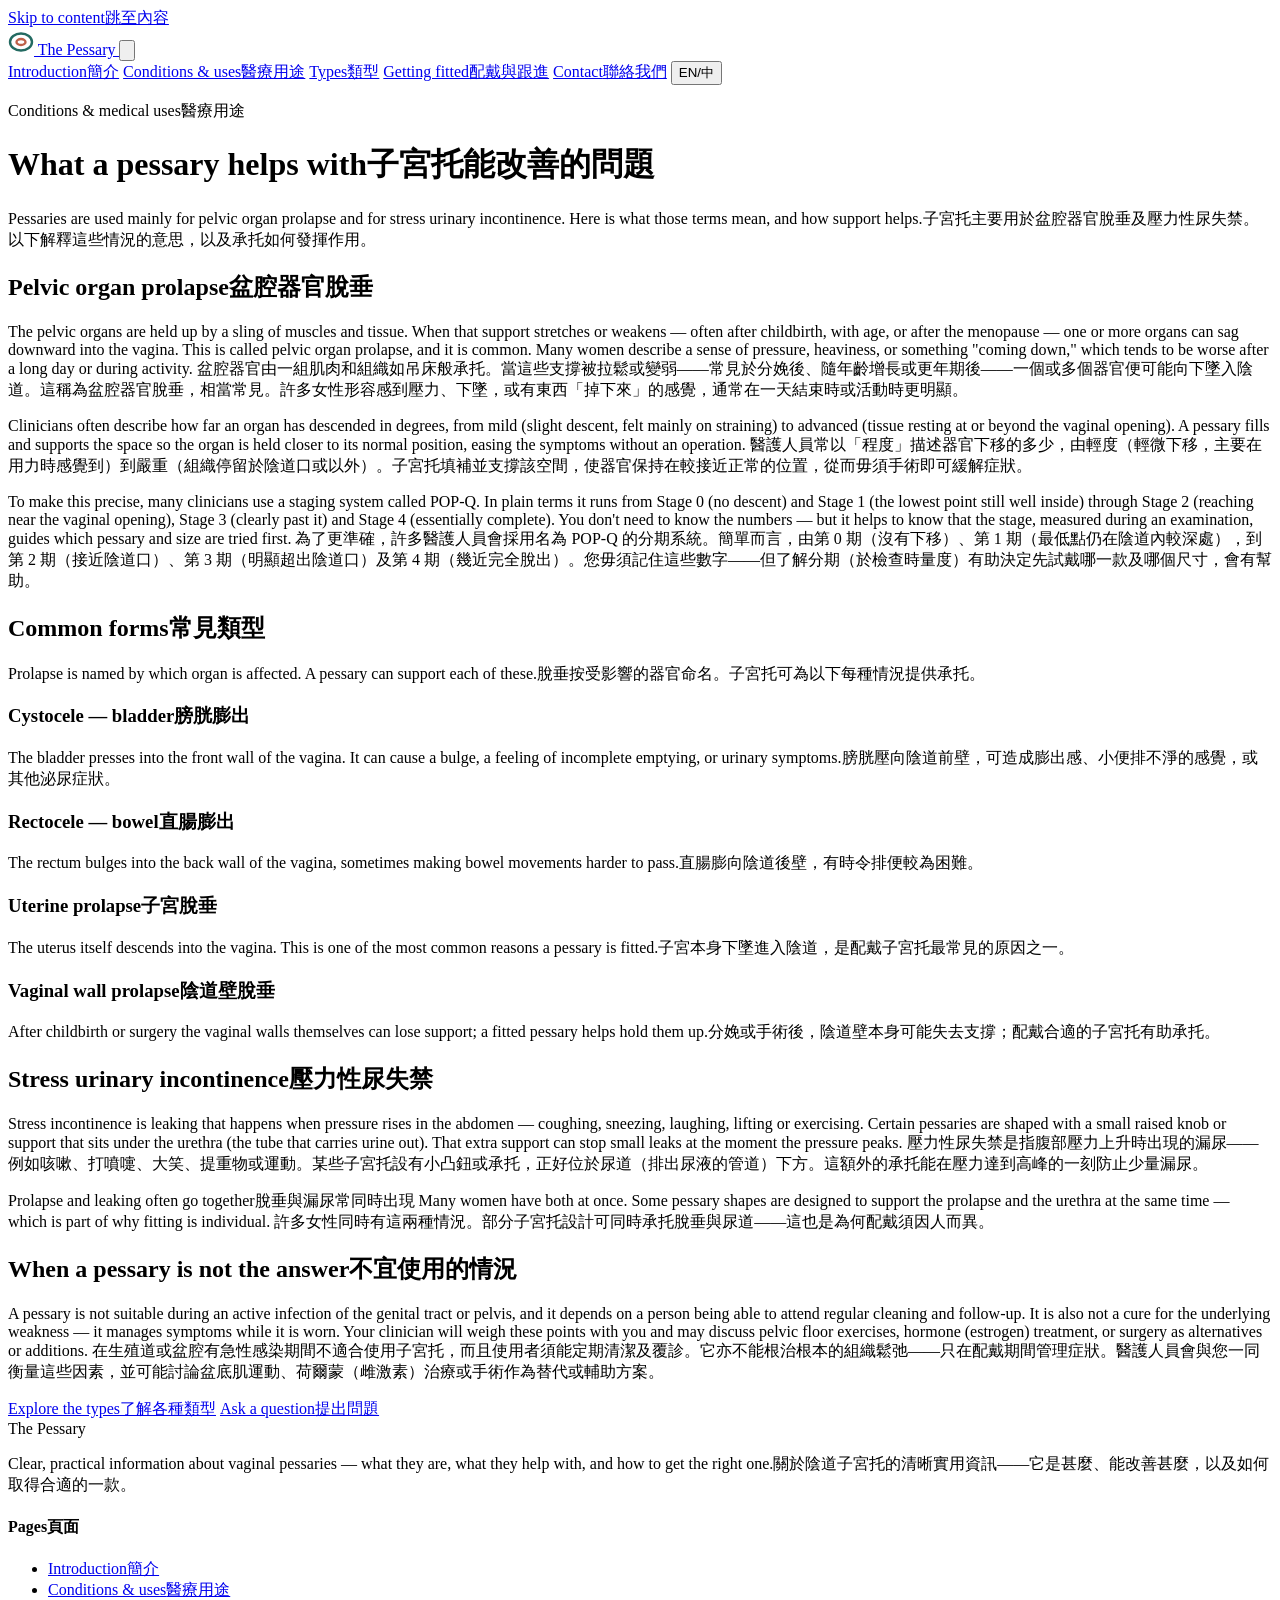
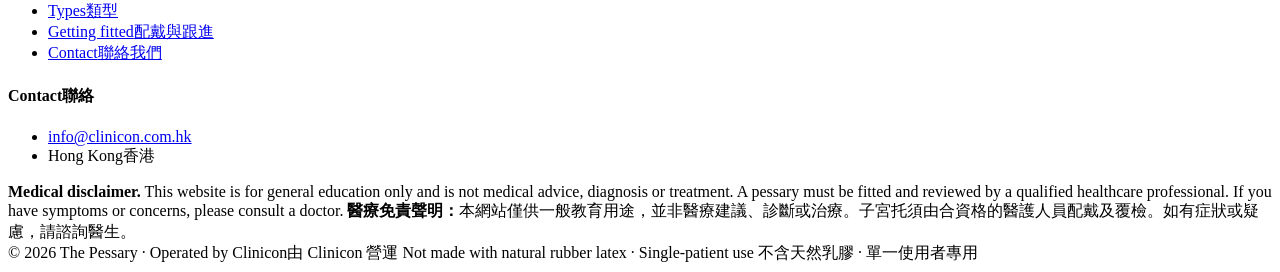
==== conditions.html @ f84c7e8d "Add files via upload" ====
<!DOCTYPE html>
<html lang="en" data-lang="en">
<head>
<meta charset="UTF-8">
<meta name="viewport" content="width=device-width, initial-scale=1">
<title>Conditions &amp; medical uses — The Pessary</title>
<meta name="description" content="How pessaries help with pelvic organ prolapse, cystocele, rectocele, uterine prolapse and stress urinary incontinence.">
<link rel="preconnect" href="https://fonts.googleapis.com">
<link rel="preconnect" href="https://fonts.gstatic.com" crossorigin>
<link href="https://fonts.googleapis.com/css2?family=Spectral:wght@400;500;600&family=IBM+Plex+Sans:wght@400;500;600&family=Noto+Serif+TC:wght@500;600&family=Noto+Sans+TC:wght@400;500&display=swap" rel="stylesheet">
<script>document.documentElement.className+=' js';</script>
<link rel="stylesheet" href="assets/styles.css">
</head>
<body>
<a class="skip" href="#main"><span class="lang-en">Skip to content</span><span class="lang-zh">跳至內容</span></a>

<header class="site-header">
  <div class="wrap header-inner">
    <a class="brand" href="index.html">
      <span class="mark"><svg width="26" height="26" viewBox="0 0 26 26" fill="none"><ellipse cx="13" cy="13" rx="11" ry="8.5" stroke="#236A61" stroke-width="2.4"/><ellipse cx="13" cy="13" rx="4.5" ry="3" stroke="#BE6149" stroke-width="2.4"/></svg></span>
      The Pessary
    </a>
    <button class="menu-btn" aria-label="Menu" aria-expanded="false">
      <svg viewBox="0 0 24 24" fill="none" stroke-width="2" stroke-linecap="round"><path d="M4 7h16M4 12h16M4 17h16"/></svg>
    </button>
    <nav class="nav" aria-label="Primary">
      <a href="index.html"><span class="lang-en">Introduction</span><span class="lang-zh">簡介</span></a>
      <a href="conditions.html" aria-current="page"><span class="lang-en">Conditions &amp; uses</span><span class="lang-zh">醫療用途</span></a>
      <a href="types.html"><span class="lang-en">Types</span><span class="lang-zh">類型</span></a>
      <a href="fitting.html"><span class="lang-en">Getting fitted</span><span class="lang-zh">配戴與跟進</span></a>
      <a href="contact.html"><span class="lang-en">Contact</span><span class="lang-zh">聯絡我們</span></a>
      <button class="lang-toggle" aria-label="Switch language / 切換語言">
        <span data-lang-opt="en">EN</span><span class="sep">/</span><span data-lang-opt="zh">中</span>
      </button>
    </nav>
  </div>
</header>

<main id="main">
  <div class="page-head">
    <div class="wrap">
      <p class="eyebrow"><span class="lang-en">Conditions &amp; medical uses</span><span class="lang-zh">醫療用途</span></p>
      <h1><span class="lang-en">What a pessary helps with</span><span class="lang-zh">子宮托能改善的問題</span></h1>
      <p><span class="lang-en">Pessaries are used mainly for pelvic organ prolapse and for stress urinary incontinence. Here is what those terms mean, and how support helps.</span><span class="lang-zh">子宮托主要用於盆腔器官脫垂及壓力性尿失禁。以下解釋這些情況的意思，以及承托如何發揮作用。</span></p>
    </div>
  </div>

  <section class="section">
    <div class="wrap read reveal">
      <h2><span class="lang-en">Pelvic organ prolapse</span><span class="lang-zh">盆腔器官脫垂</span></h2>
      <p>
        <span class="lang-en">The pelvic organs are held up by a sling of muscles and tissue. When that support stretches or weakens — often after childbirth, with age, or after the menopause — one or more organs can sag downward into the vagina. This is called pelvic organ prolapse, and it is common. Many women describe a sense of pressure, heaviness, or something "coming down," which tends to be worse after a long day or during activity.</span>
        <span class="lang-zh">盆腔器官由一組肌肉和組織如吊床般承托。當這些支撐被拉鬆或變弱——常見於分娩後、隨年齡增長或更年期後——一個或多個器官便可能向下墜入陰道。這稱為盆腔器官脫垂，相當常見。許多女性形容感到壓力、下墜，或有東西「掉下來」的感覺，通常在一天結束時或活動時更明顯。</span>
      </p>
      <p>
        <span class="lang-en">Clinicians often describe how far an organ has descended in degrees, from mild (slight descent, felt mainly on straining) to advanced (tissue resting at or beyond the vaginal opening). A pessary fills and supports the space so the organ is held closer to its normal position, easing the symptoms without an operation.</span>
        <span class="lang-zh">醫護人員常以「程度」描述器官下移的多少，由輕度（輕微下移，主要在用力時感覺到）到嚴重（組織停留於陰道口或以外）。子宮托填補並支撐該空間，使器官保持在較接近正常的位置，從而毋須手術即可緩解症狀。</span>
      </p>
      <p>
        <span class="lang-en">To make this precise, many clinicians use a staging system called POP-Q. In plain terms it runs from Stage 0 (no descent) and Stage 1 (the lowest point still well inside) through Stage 2 (reaching near the vaginal opening), Stage 3 (clearly past it) and Stage 4 (essentially complete). You don't need to know the numbers — but it helps to know that the stage, measured during an examination, guides which pessary and size are tried first.</span>
        <span class="lang-zh">為了更準確，許多醫護人員會採用名為 POP-Q 的分期系統。簡單而言，由第 0 期（沒有下移）、第 1 期（最低點仍在陰道內較深處），到第 2 期（接近陰道口）、第 3 期（明顯超出陰道口）及第 4 期（幾近完全脫出）。您毋須記住這些數字——但了解分期（於檢查時量度）有助決定先試戴哪一款及哪個尺寸，會有幫助。</span>
      </p>
    </div>
  </section>

  <section class="section alt">
    <div class="wrap reveal">
      <div class="read">
        <h2><span class="lang-en">Common forms</span><span class="lang-zh">常見類型</span></h2>
        <p class="lead"><span class="lang-en">Prolapse is named by which organ is affected. A pessary can support each of these.</span><span class="lang-zh">脫垂按受影響的器官命名。子宮托可為以下每種情況提供承托。</span></p>
      </div>
      <div class="cards two">
        <div class="card">
          <h3><span class="lang-en">Cystocele — bladder</span><span class="lang-zh">膀胱膨出</span></h3>
          <p><span class="lang-en">The bladder presses into the front wall of the vagina. It can cause a bulge, a feeling of incomplete emptying, or urinary symptoms.</span><span class="lang-zh">膀胱壓向陰道前壁，可造成膨出感、小便排不淨的感覺，或其他泌尿症狀。</span></p>
        </div>
        <div class="card">
          <h3><span class="lang-en">Rectocele — bowel</span><span class="lang-zh">直腸膨出</span></h3>
          <p><span class="lang-en">The rectum bulges into the back wall of the vagina, sometimes making bowel movements harder to pass.</span><span class="lang-zh">直腸膨向陰道後壁，有時令排便較為困難。</span></p>
        </div>
        <div class="card">
          <h3><span class="lang-en">Uterine prolapse</span><span class="lang-zh">子宮脫垂</span></h3>
          <p><span class="lang-en">The uterus itself descends into the vagina. This is one of the most common reasons a pessary is fitted.</span><span class="lang-zh">子宮本身下墜進入陰道，是配戴子宮托最常見的原因之一。</span></p>
        </div>
        <div class="card">
          <h3><span class="lang-en">Vaginal wall prolapse</span><span class="lang-zh">陰道壁脫垂</span></h3>
          <p><span class="lang-en">After childbirth or surgery the vaginal walls themselves can lose support; a fitted pessary helps hold them up.</span><span class="lang-zh">分娩或手術後，陰道壁本身可能失去支撐；配戴合適的子宮托有助承托。</span></p>
        </div>
      </div>
    </div>
  </section>

  <section class="section">
    <div class="wrap read reveal">
      <h2><span class="lang-en">Stress urinary incontinence</span><span class="lang-zh">壓力性尿失禁</span></h2>
      <p>
        <span class="lang-en">Stress incontinence is leaking that happens when pressure rises in the abdomen — coughing, sneezing, laughing, lifting or exercising. Certain pessaries are shaped with a small raised knob or support that sits under the urethra (the tube that carries urine out). That extra support can stop small leaks at the moment the pressure peaks.</span>
        <span class="lang-zh">壓力性尿失禁是指腹部壓力上升時出現的漏尿——例如咳嗽、打噴嚏、大笑、提重物或運動。某些子宮托設有小凸鈕或承托，正好位於尿道（排出尿液的管道）下方。這額外的承托能在壓力達到高峰的一刻防止少量漏尿。</span>
      </p>
      <div class="callout info">
        <p>
          <span class="ttl"><span class="lang-en">Prolapse and leaking often go together</span><span class="lang-zh">脫垂與漏尿常同時出現</span></span>
          <span class="lang-en">Many women have both at once. Some pessary shapes are designed to support the prolapse and the urethra at the same time — which is part of why fitting is individual.</span>
          <span class="lang-zh">許多女性同時有這兩種情況。部分子宮托設計可同時承托脫垂與尿道——這也是為何配戴須因人而異。</span>
        </p>
      </div>
    </div>
  </section>

  <section class="section alt">
    <div class="wrap read reveal">
      <h2><span class="lang-en">When a pessary is not the answer</span><span class="lang-zh">不宜使用的情況</span></h2>
      <p>
        <span class="lang-en">A pessary is not suitable during an active infection of the genital tract or pelvis, and it depends on a person being able to attend regular cleaning and follow-up. It is also not a cure for the underlying weakness — it manages symptoms while it is worn. Your clinician will weigh these points with you and may discuss pelvic floor exercises, hormone (estrogen) treatment, or surgery as alternatives or additions.</span>
        <span class="lang-zh">在生殖道或盆腔有急性感染期間不適合使用子宮托，而且使用者須能定期清潔及覆診。它亦不能根治根本的組織鬆弛——只在配戴期間管理症狀。醫護人員會與您一同衡量這些因素，並可能討論盆底肌運動、荷爾蒙（雌激素）治療或手術作為替代或輔助方案。</span>
      </p>
      <div class="btn-row">
        <a class="btn btn-primary" href="types.html"><span class="lang-en">Explore the types</span><span class="lang-zh">了解各種類型</span></a>
        <a class="btn btn-ghost" href="contact.html"><span class="lang-en">Ask a question</span><span class="lang-zh">提出問題</span></a>
      </div>
    </div>
  </section>

</main>

<footer class="site-footer">
  <div class="wrap footer-top">
    <div>
      <div class="fbrand">The Pessary</div>
      <p><span class="lang-en">Clear, practical information about vaginal pessaries — what they are, what they help with, and how to get the right one.</span><span class="lang-zh">關於陰道子宮托的清晰實用資訊——它是甚麼、能改善甚麼，以及如何取得合適的一款。</span></p>
    </div>
    <div>
      <h4><span class="lang-en">Pages</span><span class="lang-zh">頁面</span></h4>
      <ul>
        <li><a href="index.html"><span class="lang-en">Introduction</span><span class="lang-zh">簡介</span></a></li>
        <li><a href="conditions.html"><span class="lang-en">Conditions &amp; uses</span><span class="lang-zh">醫療用途</span></a></li>
        <li><a href="types.html"><span class="lang-en">Types</span><span class="lang-zh">類型</span></a></li>
        <li><a href="fitting.html"><span class="lang-en">Getting fitted</span><span class="lang-zh">配戴與跟進</span></a></li>
        <li><a href="contact.html"><span class="lang-en">Contact</span><span class="lang-zh">聯絡我們</span></a></li>
      </ul>
    </div>
    <div>
      <h4><span class="lang-en">Contact</span><span class="lang-zh">聯絡</span></h4>
      <ul>
        <li><a href="mailto:info@clinicon.com.hk">info@clinicon.com.hk</a></li>
        <li><span class="lang-en">Hong Kong</span><span class="lang-zh">香港</span></li>
      </ul>
    </div>
  </div>
  <div class="wrap">
    <div class="disclaimer">
      <span class="lang-en"><strong>Medical disclaimer.</strong> This website is for general education only and is not medical advice, diagnosis or treatment. A pessary must be fitted and reviewed by a qualified healthcare professional. If you have symptoms or concerns, please consult a doctor.</span>
      <span class="lang-zh"><strong>醫療免責聲明：</strong>本網站僅供一般教育用途，並非醫療建議、診斷或治療。子宮托須由合資格的醫護人員配戴及覆檢。如有症狀或疑慮，請諮詢醫生。</span>
    </div>
  </div>
  <div class="wrap footer-bottom">
    <span>© 2026 The Pessary · <span class="lang-en">Operated by Clinicon</span><span class="lang-zh">由 Clinicon 營運</span></span>
    <span class="lang-en">Not made with natural rubber latex · Single-patient use</span>
    <span class="lang-zh">不含天然乳膠 · 單一使用者專用</span>
  </div>
</footer>

<script src="assets/main.js"></script>
</body>
</html>
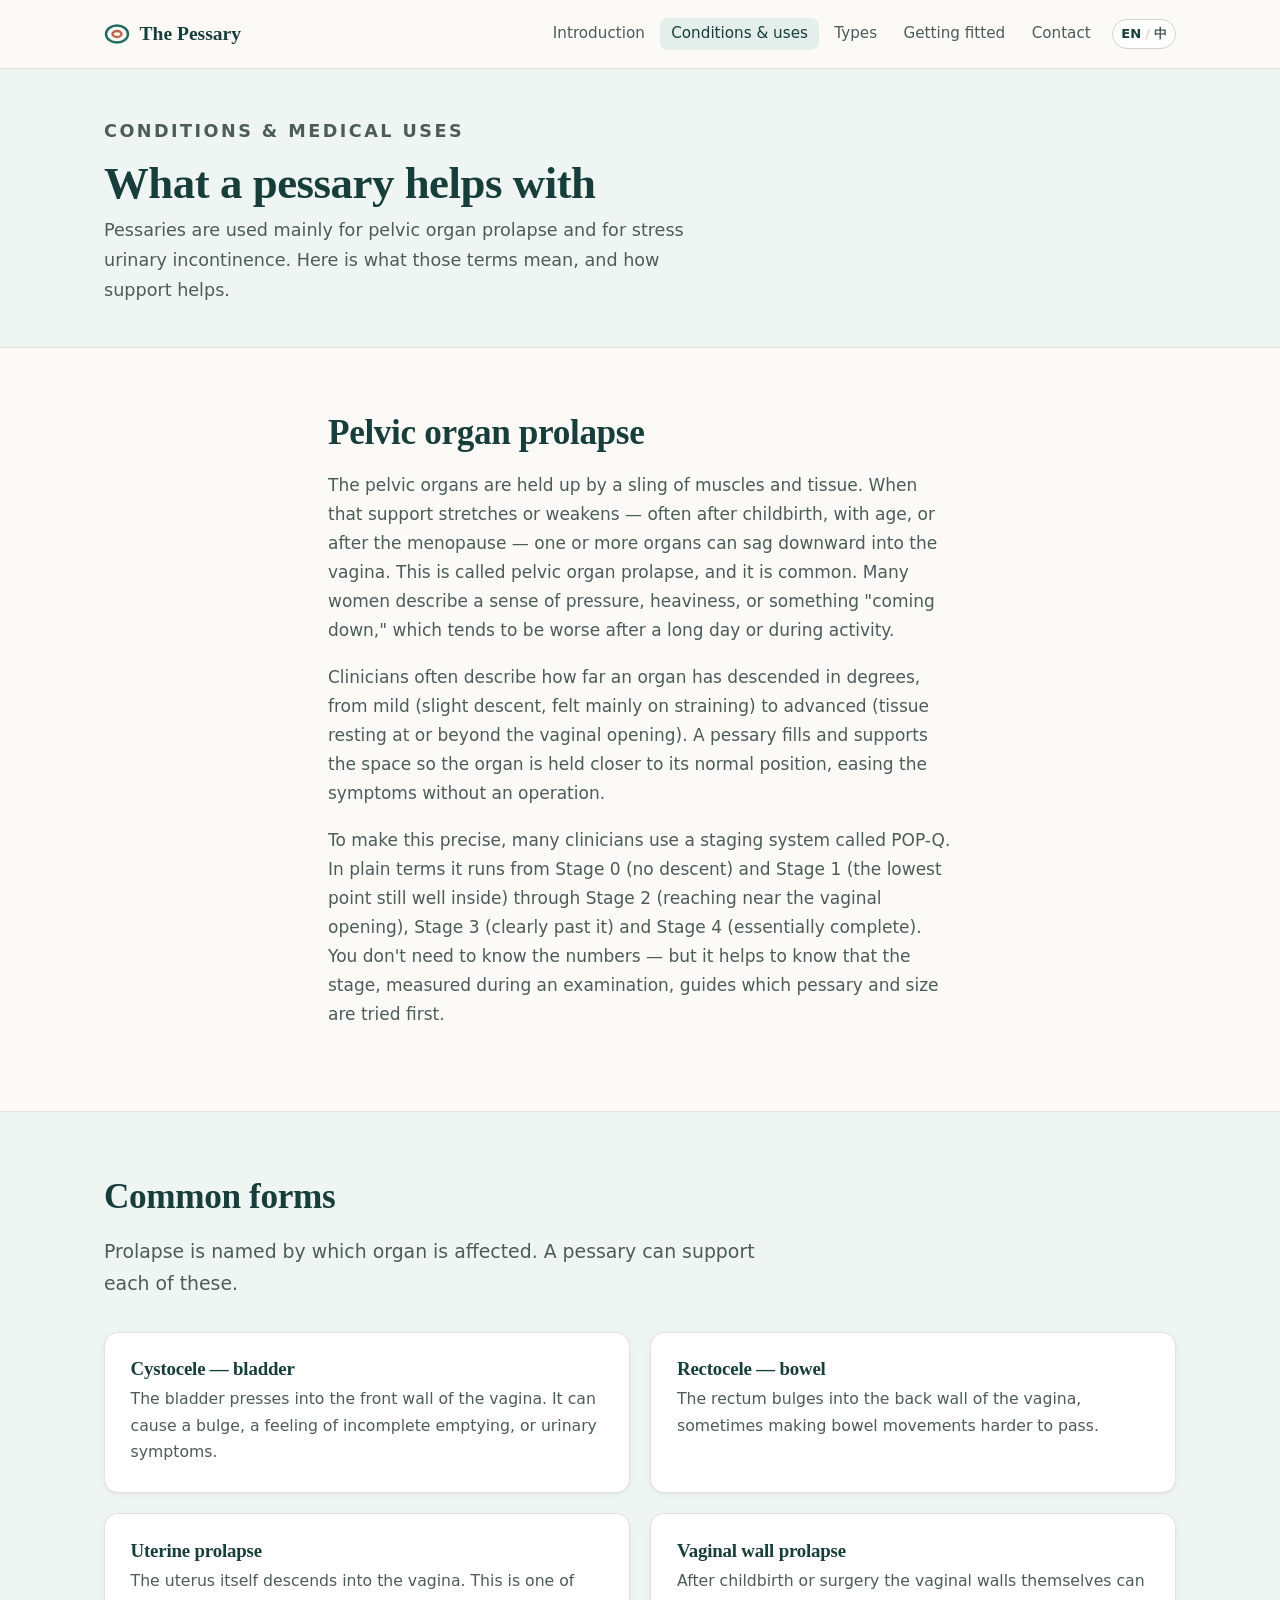
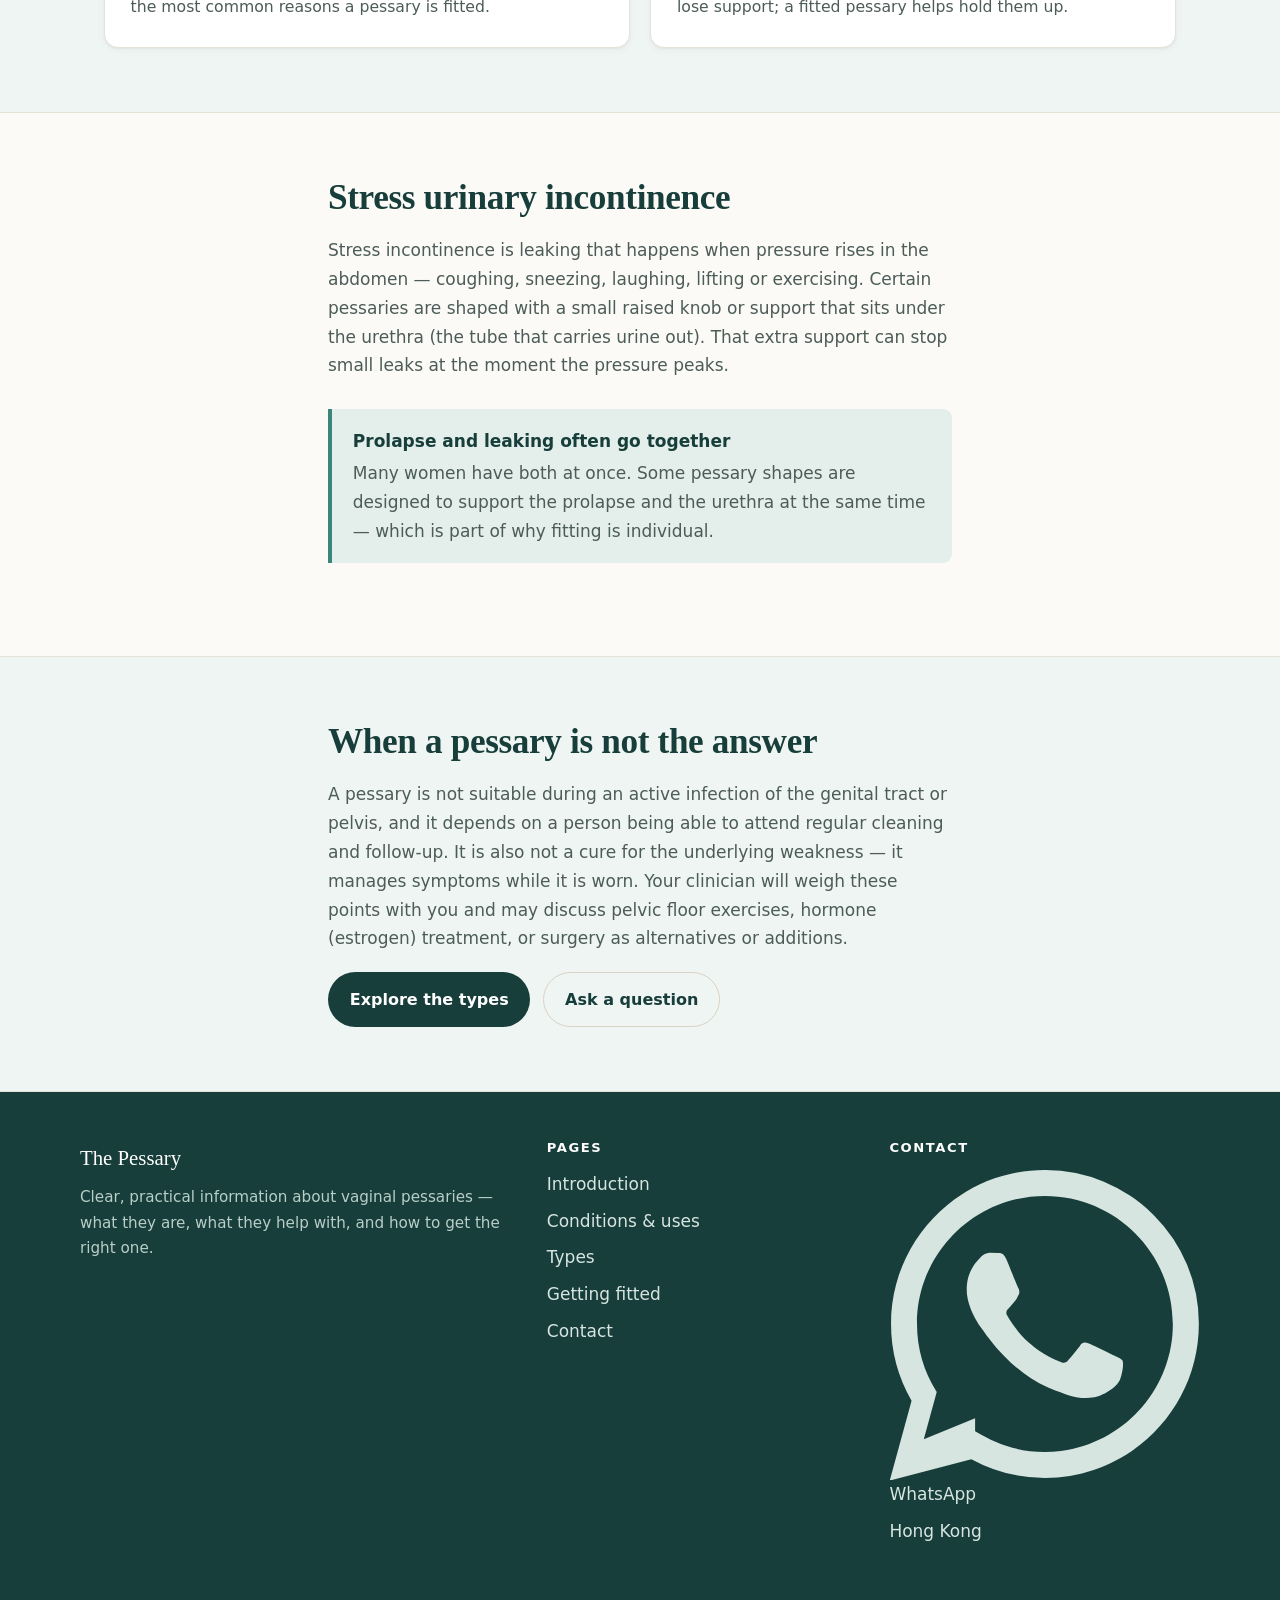
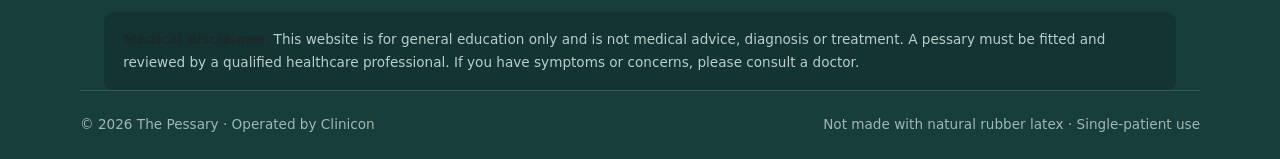
==== commit 029051f7: "Add files via upload" ====
--- a/conditions.html
+++ b/conditions.html
@@ -142,7 +142,7 @@
     <div>
       <h4><span class="lang-en">Contact</span><span class="lang-zh">聯絡</span></h4>
       <ul>
-        <li><a href="mailto:info@clinicon.com.hk">info@clinicon.com.hk</a></li>
+        <li><a class="footer-wa" href="https://wa.me/85293209650?text=I%20would%20like%20to%20make%20an%20enquiry%20on%20the%20pessary%20products%20on%20offer" target="_blank" rel="noopener"><svg viewBox="0 0 24 24" fill="currentColor" aria-hidden="true"><path d="M.057 24l1.687-6.163a11.867 11.867 0 0 1-1.587-5.946C.16 5.335 5.495 0 12.05 0a11.82 11.82 0 0 1 8.413 3.488 11.82 11.82 0 0 1 3.48 8.414c-.003 6.557-5.338 11.892-11.893 11.892a11.9 11.9 0 0 1-5.688-1.448L.057 24zm6.597-3.807c1.676.995 3.276 1.591 5.392 1.592 5.448 0 9.886-4.434 9.889-9.885.002-5.462-4.415-9.89-9.881-9.892-5.452 0-9.887 4.434-9.889 9.884a9.82 9.82 0 0 0 1.523 5.26l-.999 3.648 3.965-1.607zm11.387-5.464c-.074-.124-.272-.198-.57-.347-.297-.149-1.758-.868-2.031-.967-.272-.099-.47-.149-.669.149-.198.297-.768.967-.941 1.165-.173.198-.347.223-.644.074-.297-.149-1.255-.462-2.39-1.475-.883-.788-1.48-1.761-1.653-2.059-.173-.297-.018-.458.13-.606.134-.133.297-.347.446-.521.151-.172.2-.296.3-.495.099-.198.05-.372-.025-.521-.075-.148-.669-1.611-.916-2.206-.242-.579-.487-.501-.669-.51l-.57-.01c-.198 0-.52.074-.792.372s-1.04 1.016-1.04 2.479 1.065 2.876 1.213 3.074c.149.198 2.095 3.2 5.076 4.487.709.306 1.263.489 1.694.626.712.226 1.36.194 1.872.118.571-.085 1.758-.719 2.006-1.413.248-.695.248-1.29.173-1.414z"/></svg>WhatsApp</a></li>
         <li><span class="lang-en">Hong Kong</span><span class="lang-zh">香港</span></li>
       </ul>
     </div>
--- a/assets/styles.css
+++ b/assets/styles.css
@@ -0,0 +1,319 @@
+/* =========================================================
+   The Pessary — educational site
+   Design system
+   Palette: deep teal trust + warm clay accent on clean warm white
+   Type: Spectral (display) / IBM Plex Sans (body) + Noto TC for 中文
+   ========================================================= */
+
+:root{
+  --bg:#FBFAF7;
+  --surface:#FFFFFF;
+  --ink:#1C2A28;
+  --ink-soft:#4C5C58;
+  --ink-faint:#7C8A86;
+
+  --teal-900:#173E3A;
+  --teal-700:#236A61;
+  --teal-500:#3C857B;
+  --sage-400:#7BA89E;
+  --sage-100:#E4EEEA;
+  --sage-50:#EFF5F2;
+
+  --clay:#BE6149;
+  --clay-700:#A1503B;
+  --clay-soft:#F4E4DC;
+
+  --line:#E7E2D7;
+  --line-strong:#D8D2C4;
+
+  --display:"Spectral","Noto Serif TC",Georgia,"Times New Roman",serif;
+  --body:"IBM Plex Sans","Noto Sans TC",system-ui,-apple-system,Segoe UI,Roboto,sans-serif;
+
+  --maxw:1120px;
+  --readw:42rem;
+  --radius:14px;
+  --radius-sm:9px;
+  --shadow-sm:0 1px 2px rgba(23,62,58,.05),0 2px 8px rgba(23,62,58,.04);
+  --shadow-md:0 4px 14px rgba(23,62,58,.08),0 10px 30px rgba(23,62,58,.06);
+
+  --ease:cubic-bezier(.2,.7,.2,1);
+}
+
+/* ---------- language switching ---------- */
+html[data-lang="en"] .lang-zh{display:none !important;}
+html[data-lang="zh"] .lang-en{display:none !important;}
+/* keep inline spans inline when shown */
+.lang-en,.lang-zh{}
+
+/* ---------- reset / base ---------- */
+*,*::before,*::after{box-sizing:border-box;}
+html{scroll-behavior:smooth;-webkit-text-size-adjust:100%;}
+@media (prefers-reduced-motion:reduce){html{scroll-behavior:auto;}}
+body{
+  margin:0;
+  background:var(--bg);
+  color:var(--ink);
+  font-family:var(--body);
+  font-size:1.0625rem;
+  line-height:1.7;
+  font-feature-settings:"kern" 1;
+  -webkit-font-smoothing:antialiased;
+  text-rendering:optimizeLegibility;
+}
+html[data-lang="zh"] body{line-height:1.85;}
+
+img,svg{max-width:100%;display:block;}
+a{color:var(--teal-700);text-decoration:none;}
+a:hover{color:var(--clay-700);}
+h1,h2,h3,h4{font-family:var(--display);font-weight:600;line-height:1.18;color:var(--teal-900);margin:0 0 .5em;letter-spacing:-.01em;}
+html[data-lang="zh"] h1,html[data-lang="zh"] h2,html[data-lang="zh"] h3,html[data-lang="zh"] h4{letter-spacing:0;font-weight:600;}
+p{margin:0 0 1.1em;}
+strong{font-weight:600;color:var(--ink);}
+
+.wrap{max-width:var(--maxw);margin:0 auto;padding:0 1.5rem;}
+.read{max-width:var(--readw);}
+
+/* skip link */
+.skip{position:absolute;left:-999px;top:0;background:var(--teal-900);color:#fff;padding:.6rem 1rem;border-radius:0 0 8px 0;z-index:200;}
+.skip:focus{left:0;}
+
+:focus-visible{outline:3px solid var(--teal-500);outline-offset:2px;border-radius:4px;}
+
+/* ---------- header ---------- */
+.site-header{
+  position:sticky;top:0;z-index:100;
+  background:rgba(251,250,247,.88);
+  backdrop-filter:saturate(140%) blur(10px);
+  border-bottom:1px solid var(--line);
+}
+.header-inner{display:flex;align-items:center;gap:1rem;min-height:68px;}
+.brand{display:flex;align-items:center;gap:.6rem;font-family:var(--display);font-weight:600;font-size:1.22rem;color:var(--teal-900);white-space:nowrap;}
+.brand:hover{color:var(--teal-900);}
+.brand .mark{flex:none;}
+.nav{display:flex;gap:.25rem;margin-left:auto;align-items:center;flex-wrap:wrap;}
+.nav a{
+  color:var(--ink-soft);font-weight:500;font-size:.95rem;
+  padding:.5rem .7rem;border-radius:8px;line-height:1;white-space:nowrap;
+}
+.nav a:hover{color:var(--teal-900);background:var(--sage-100);}
+.nav a[aria-current="page"]{color:var(--teal-900);background:var(--sage-100);}
+.lang-toggle{
+  margin-left:.4rem;border:1px solid var(--line-strong);background:var(--surface);
+  border-radius:999px;padding:.32rem .5rem;font-family:var(--body);font-size:.82rem;
+  font-weight:600;color:var(--ink-soft);cursor:pointer;display:inline-flex;align-items:center;gap:.1rem;
+}
+.lang-toggle:hover{border-color:var(--teal-500);color:var(--teal-900);}
+.lang-toggle .on{color:var(--teal-900);}
+.lang-toggle .sep{color:var(--line-strong);margin:0 .15rem;}
+.menu-btn{display:none;}
+
+@media (max-width:860px){
+  .menu-btn{display:inline-flex;align-items:center;justify-content:center;width:42px;height:42px;border:1px solid var(--line-strong);background:var(--surface);border-radius:9px;cursor:pointer;margin-left:auto;}
+  .menu-btn svg{width:20px;height:20px;stroke:var(--teal-900);}
+  .nav{
+    position:absolute;left:0;right:0;top:100%;
+    flex-direction:column;align-items:stretch;gap:.1rem;
+    background:var(--surface);border-bottom:1px solid var(--line);
+    padding:.6rem 1.5rem 1rem;margin-left:0;
+    box-shadow:var(--shadow-md);
+    display:none;
+  }
+  .nav.open{display:flex;}
+  .nav a{padding:.7rem .6rem;font-size:1rem;}
+  .lang-toggle{margin:.5rem 0 0;align-self:flex-start;}
+}
+
+/* ---------- hero ---------- */
+.hero{position:relative;overflow:hidden;background:
+  radial-gradient(120% 90% at 85% -10%,var(--sage-50) 0%,rgba(239,245,242,0) 55%),
+  var(--bg);
+  border-bottom:1px solid var(--line);}
+.hero-grid{display:grid;grid-template-columns:1.15fr .85fr;gap:2.5rem;align-items:center;padding:4.5rem 0 4rem;}
+.hero .eyebrow{font-family:var(--body);font-weight:600;font-size:.8rem;letter-spacing:.14em;text-transform:uppercase;color:var(--clay);margin-bottom:1rem;}
+html[data-lang="zh"] .hero .eyebrow{letter-spacing:.18em;}
+.hero h1{font-size:clamp(2.1rem,4.6vw,3.4rem);margin-bottom:.6rem;font-weight:600;}
+.hero .lede{font-size:1.22rem;color:var(--ink-soft);max-width:34ch;margin-bottom:1.8rem;}
+.hero-art{position:relative;}
+
+@media (max-width:860px){
+  .hero-grid{grid-template-columns:1fr;gap:2rem;padding:3rem 0 2.5rem;}
+  .hero-art{order:-1;max-width:300px;}
+}
+
+/* ---------- buttons ---------- */
+.btn{
+  display:inline-flex;align-items:center;gap:.5rem;
+  font-family:var(--body);font-weight:600;font-size:1rem;
+  padding:.8rem 1.3rem;border-radius:999px;border:1px solid transparent;cursor:pointer;
+  transition:transform .18s var(--ease),background .18s,box-shadow .18s,border-color .18s;
+}
+.btn:active{transform:translateY(1px);}
+.btn-primary{background:var(--teal-900);color:#fff;}
+.btn-primary:hover{background:var(--teal-700);color:#fff;box-shadow:var(--shadow-md);}
+.btn-ghost{background:transparent;color:var(--teal-900);border-color:var(--line-strong);}
+.btn-ghost:hover{border-color:var(--teal-700);color:var(--teal-900);background:var(--surface);}
+.btn-clay{background:var(--clay);color:#fff;}
+.btn-clay:hover{background:var(--clay-700);color:#fff;box-shadow:var(--shadow-md);}
+.btn-row{display:flex;gap:.8rem;flex-wrap:wrap;}
+
+/* ---------- sections ---------- */
+.section{padding:4rem 0;}
+.section-tight{padding:2.8rem 0;}
+.section.alt{background:var(--sage-50);border-top:1px solid var(--line);border-bottom:1px solid var(--line);}
+.eyebrow{font-family:var(--body);font-weight:600;font-size:.78rem;letter-spacing:.14em;text-transform:uppercase;color:var(--clay);margin-bottom:.8rem;}
+html[data-lang="zh"] .eyebrow{letter-spacing:.16em;}
+.section h2{font-size:clamp(1.6rem,3vw,2.2rem);}
+.section .read p{color:var(--ink-soft);}
+.section .read p strong{color:var(--ink);}
+.lead{font-size:1.18rem;color:var(--ink-soft);}
+
+.divider{height:1px;background:var(--line);border:0;margin:0;}
+
+/* ---------- feature cards ---------- */
+.cards{display:grid;grid-template-columns:repeat(3,1fr);gap:1.3rem;margin-top:2rem;}
+.cards.two{grid-template-columns:repeat(2,1fr);}
+@media (max-width:820px){.cards,.cards.two{grid-template-columns:1fr;}}
+.card{background:var(--surface);border:1px solid var(--line);border-radius:var(--radius);padding:1.6rem;box-shadow:var(--shadow-sm);transition:transform .2s var(--ease),box-shadow .2s;}
+.card:hover{transform:translateY(-3px);box-shadow:var(--shadow-md);}
+.card .ico{width:44px;height:44px;border-radius:11px;background:var(--sage-100);display:grid;place-items:center;margin-bottom:1rem;}
+.card .ico svg{width:24px;height:24px;stroke:var(--teal-700);}
+.card h3{font-size:1.18rem;margin-bottom:.35rem;}
+.card p{color:var(--ink-soft);font-size:.98rem;margin:0;}
+
+/* ---------- callout ---------- */
+.callout{
+  border-left:4px solid var(--clay);
+  background:var(--clay-soft);
+  border-radius:0 var(--radius-sm) var(--radius-sm) 0;
+  padding:1.1rem 1.3rem;margin:1.8rem 0;color:var(--ink);
+}
+.callout.info{border-left-color:var(--teal-500);background:var(--sage-100);}
+.callout p{margin:0;}
+.callout .ttl{font-weight:600;display:block;margin-bottom:.2rem;color:var(--teal-900);}
+
+/* ---------- steps ---------- */
+.steps{counter-reset:step;display:grid;gap:1.1rem;margin:1.8rem 0;}
+.step{display:grid;grid-template-columns:auto 1fr;gap:1rem;align-items:start;}
+.step .n{counter-increment:step;flex:none;width:38px;height:38px;border-radius:50%;background:var(--teal-900);color:#fff;font-family:var(--display);font-weight:600;display:grid;place-items:center;}
+.step .n::before{content:counter(step);}
+.step h3{font-size:1.08rem;margin-bottom:.2rem;}
+.step p{margin:0;color:var(--ink-soft);font-size:.98rem;}
+
+/* ---------- types grid ---------- */
+.type-grid{display:grid;grid-template-columns:repeat(3,1fr);gap:1.2rem;margin-top:2rem;}
+@media (max-width:880px){.type-grid{grid-template-columns:repeat(2,1fr);}}
+@media (max-width:540px){.type-grid{grid-template-columns:1fr;}}
+.type-card{background:var(--surface);border:1px solid var(--line);border-radius:var(--radius);overflow:hidden;box-shadow:var(--shadow-sm);transition:transform .2s var(--ease),box-shadow .2s;display:flex;flex-direction:column;}
+.type-card:hover{transform:translateY(-3px);box-shadow:var(--shadow-md);}
+.type-fig{background:#fff;border-bottom:1px solid var(--line);padding:1rem;display:grid;place-items:center;}
+.type-fig img{width:100%;max-width:180px;height:150px;object-fit:contain;mix-blend-mode:multiply;}
+.type-fig svg{width:96px;height:96px;}
+.type-body{padding:1.2rem 1.3rem 1.4rem;}
+.type-body h3{font-size:1.15rem;margin-bottom:.1rem;}
+.type-body .sub{font-family:var(--body);font-size:.82rem;color:var(--ink-faint);font-weight:500;margin-bottom:.6rem;}
+.type-body p{font-size:.95rem;color:var(--ink-soft);margin:0 0 .8rem;}
+.tags{display:flex;flex-wrap:wrap;gap:.35rem;margin-top:auto;}
+.tag{font-size:.74rem;font-weight:600;background:var(--sage-100);color:var(--teal-700);padding:.2rem .55rem;border-radius:999px;}
+
+/* ---------- selector / quiz ---------- */
+.selector{background:var(--surface);border:1px solid var(--line);border-radius:var(--radius);box-shadow:var(--shadow-md);padding:1.8rem;margin-top:1.5rem;}
+.selector .q{font-family:var(--display);font-size:1.3rem;color:var(--teal-900);margin-bottom:.3rem;}
+.selector .qhint{color:var(--ink-faint);font-size:.92rem;margin-bottom:1.2rem;}
+.opts{display:grid;gap:.7rem;}
+.opt{
+  text-align:left;background:var(--bg);border:1.5px solid var(--line-strong);border-radius:var(--radius-sm);
+  padding:1rem 1.1rem;cursor:pointer;font-family:var(--body);font-size:1rem;color:var(--ink);
+  transition:border-color .15s,background .15s,transform .15s var(--ease);display:flex;gap:.8rem;align-items:flex-start;
+}
+.opt:hover{border-color:var(--teal-500);background:var(--sage-50);}
+.opt .ot{font-weight:600;color:var(--teal-900);display:block;}
+.opt .od{font-size:.9rem;color:var(--ink-soft);display:block;margin-top:.1rem;}
+.opt .dot{flex:none;width:20px;height:20px;border-radius:50%;border:2px solid var(--sage-400);margin-top:.15rem;}
+.sel-progress{display:flex;align-items:center;gap:.6rem;font-size:.8rem;color:var(--ink-faint);font-weight:600;letter-spacing:.05em;text-transform:uppercase;margin-bottom:1rem;}
+.sel-progress .bar{flex:1;height:4px;background:var(--line);border-radius:2px;overflow:hidden;}
+.sel-progress .bar i{display:block;height:100%;background:var(--teal-500);transition:width .4s var(--ease);}
+.sel-back{background:none;border:0;color:var(--teal-700);font-family:var(--body);font-weight:600;cursor:pointer;padding:.3rem 0;margin-top:1rem;font-size:.92rem;}
+.sel-back:hover{color:var(--clay-700);}
+.result{display:grid;grid-template-columns:auto 1fr;gap:1.4rem;align-items:center;}
+@media (max-width:560px){.result{grid-template-columns:1fr;text-align:center;}}
+.result .rfig{background:#fff;border:1px solid var(--line);border-radius:var(--radius);padding:1rem;}
+.result .rfig svg{width:110px;height:110px;margin:0 auto;}
+.result .rfig img{width:100%;max-width:160px;height:140px;object-fit:contain;margin:0 auto;mix-blend-mode:multiply;}
+.result .rlabel{font-family:var(--body);font-weight:600;font-size:.78rem;letter-spacing:.12em;text-transform:uppercase;color:var(--clay);margin-bottom:.4rem;}
+.result h3{font-size:1.7rem;margin-bottom:.3rem;}
+.result .alts{font-size:.92rem;color:var(--ink-faint);margin-top:.6rem;}
+.hidden{display:none !important;}
+
+/* ---------- comparison table ---------- */
+.table-scroll{overflow-x:auto;margin-top:1.5rem;border:1px solid var(--line);border-radius:var(--radius);}
+table.matrix{border-collapse:collapse;width:100%;font-size:.92rem;background:var(--surface);min-width:640px;}
+table.matrix th,table.matrix td{padding:.7rem .8rem;text-align:left;border-bottom:1px solid var(--line);}
+table.matrix thead th{background:var(--teal-900);color:#fff;font-weight:600;font-family:var(--body);position:sticky;top:0;font-size:.85rem;}
+table.matrix tbody th{font-weight:600;color:var(--teal-900);background:var(--sage-50);}
+table.matrix tbody tr:hover{background:var(--sage-50);}
+table.matrix .yes{color:var(--teal-700);font-weight:700;}
+table.matrix .no{color:var(--line-strong);}
+
+/* ---------- form ---------- */
+.form{background:var(--surface);border:1px solid var(--line);border-radius:var(--radius);box-shadow:var(--shadow-sm);padding:1.8rem;}
+.field{margin-bottom:1.1rem;}
+.field label{display:block;font-weight:600;font-size:.92rem;color:var(--teal-900);margin-bottom:.35rem;}
+.field .req{color:var(--clay);}
+.field input,.field select,.field textarea{
+  width:100%;font-family:var(--body);font-size:1rem;color:var(--ink);
+  background:var(--bg);border:1.5px solid var(--line-strong);border-radius:var(--radius-sm);
+  padding:.7rem .85rem;transition:border-color .15s,background .15s;
+}
+.field input:focus,.field select:focus,.field textarea:focus{outline:none;border-color:var(--teal-500);background:var(--surface);}
+.field textarea{resize:vertical;min-height:120px;}
+.field .hint{font-size:.82rem;color:var(--ink-faint);margin-top:.3rem;}
+.form-note{font-size:.85rem;color:var(--ink-faint);margin-top:1rem;}
+.form-status{margin-top:1rem;padding:.8rem 1rem;border-radius:var(--radius-sm);font-size:.95rem;display:none;}
+.form-status.show{display:block;}
+.form-status.ok{background:var(--sage-100);color:var(--teal-900);}
+
+/* ---------- contact info strip ---------- */
+.contact-grid{display:grid;grid-template-columns:1fr 1fr;gap:2rem;align-items:start;}
+@media (max-width:820px){.contact-grid{grid-template-columns:1fr;}}
+.contact-list{list-style:none;padding:0;margin:1rem 0 0;}
+.contact-list li{display:flex;gap:.8rem;align-items:flex-start;padding:.7rem 0;border-bottom:1px solid var(--line);}
+.contact-list li:last-child{border-bottom:0;}
+.contact-list svg{width:22px;height:22px;stroke:var(--teal-700);flex:none;margin-top:.15rem;}
+.contact-list .k{font-weight:600;color:var(--teal-900);display:block;font-size:.88rem;}
+.contact-list .v{color:var(--ink-soft);}
+
+/* ---------- footer ---------- */
+.site-footer{background:var(--teal-900);color:#D7E5E0;margin-top:0;}
+.footer-top{display:grid;grid-template-columns:1.4fr 1fr 1fr;gap:2rem;padding:3rem 0 2.2rem;}
+@media (max-width:820px){.footer-top{grid-template-columns:1fr;gap:1.6rem;}}
+.site-footer h4{color:#fff;font-family:var(--body);font-size:.82rem;letter-spacing:.12em;text-transform:uppercase;font-weight:600;margin-bottom:.9rem;}
+.site-footer .fbrand{font-family:var(--display);font-size:1.3rem;color:#fff;margin-bottom:.6rem;}
+.site-footer p{color:#B9CEC8;font-size:.95rem;}
+.site-footer ul{list-style:none;padding:0;margin:0;}
+.site-footer ul li{margin-bottom:.5rem;}
+.site-footer a{color:#D7E5E0;}
+.site-footer a:hover{color:#fff;}
+.footer-bottom{border-top:1px solid rgba(255,255,255,.14);padding:1.4rem 0;display:flex;justify-content:space-between;gap:1rem;flex-wrap:wrap;font-size:.85rem;color:#9FB8B1;}
+.disclaimer{background:rgba(0,0,0,.16);border-radius:var(--radius-sm);padding:1rem 1.2rem;font-size:.85rem;color:#B9CEC8;margin-top:1.4rem;}
+
+/* ---------- breadcrumb / page head ---------- */
+.page-head{background:var(--sage-50);border-bottom:1px solid var(--line);padding:3rem 0 2.6rem;}
+.page-head .eyebrow{margin-bottom:.6rem;}
+.page-head h1{font-size:clamp(1.9rem,4vw,2.8rem);margin-bottom:.4rem;}
+.page-head p{color:var(--ink-soft);max-width:52ch;margin:0;font-size:1.1rem;}
+
+/* ---------- misc utility ---------- */
+.center{text-align:center;}
+.mt-0{margin-top:0;}
+.mb-0{margin-bottom:0;}
+ul.clean{list-style:none;padding:0;margin:1.2rem 0;}
+ul.clean li{position:relative;padding-left:1.7rem;margin-bottom:.7rem;color:var(--ink-soft);}
+ul.clean li::before{content:"";position:absolute;left:0;top:.55em;width:8px;height:8px;border-radius:2px;background:var(--sage-400);}
+dl.faq{margin:1.5rem 0;}
+dl.faq dt{font-family:var(--display);font-weight:600;color:var(--teal-900);font-size:1.12rem;margin-top:1.4rem;}
+dl.faq dd{margin:.3rem 0 0;color:var(--ink-soft);}
+
+/* scroll reveal */
+html.js .reveal{opacity:0;transform:translateY(14px);transition:opacity .6s var(--ease),transform .6s var(--ease);}
+html.js .reveal.in{opacity:1;transform:none;}
+@media (prefers-reduced-motion:reduce){html.js .reveal{opacity:1;transform:none;transition:none;}}
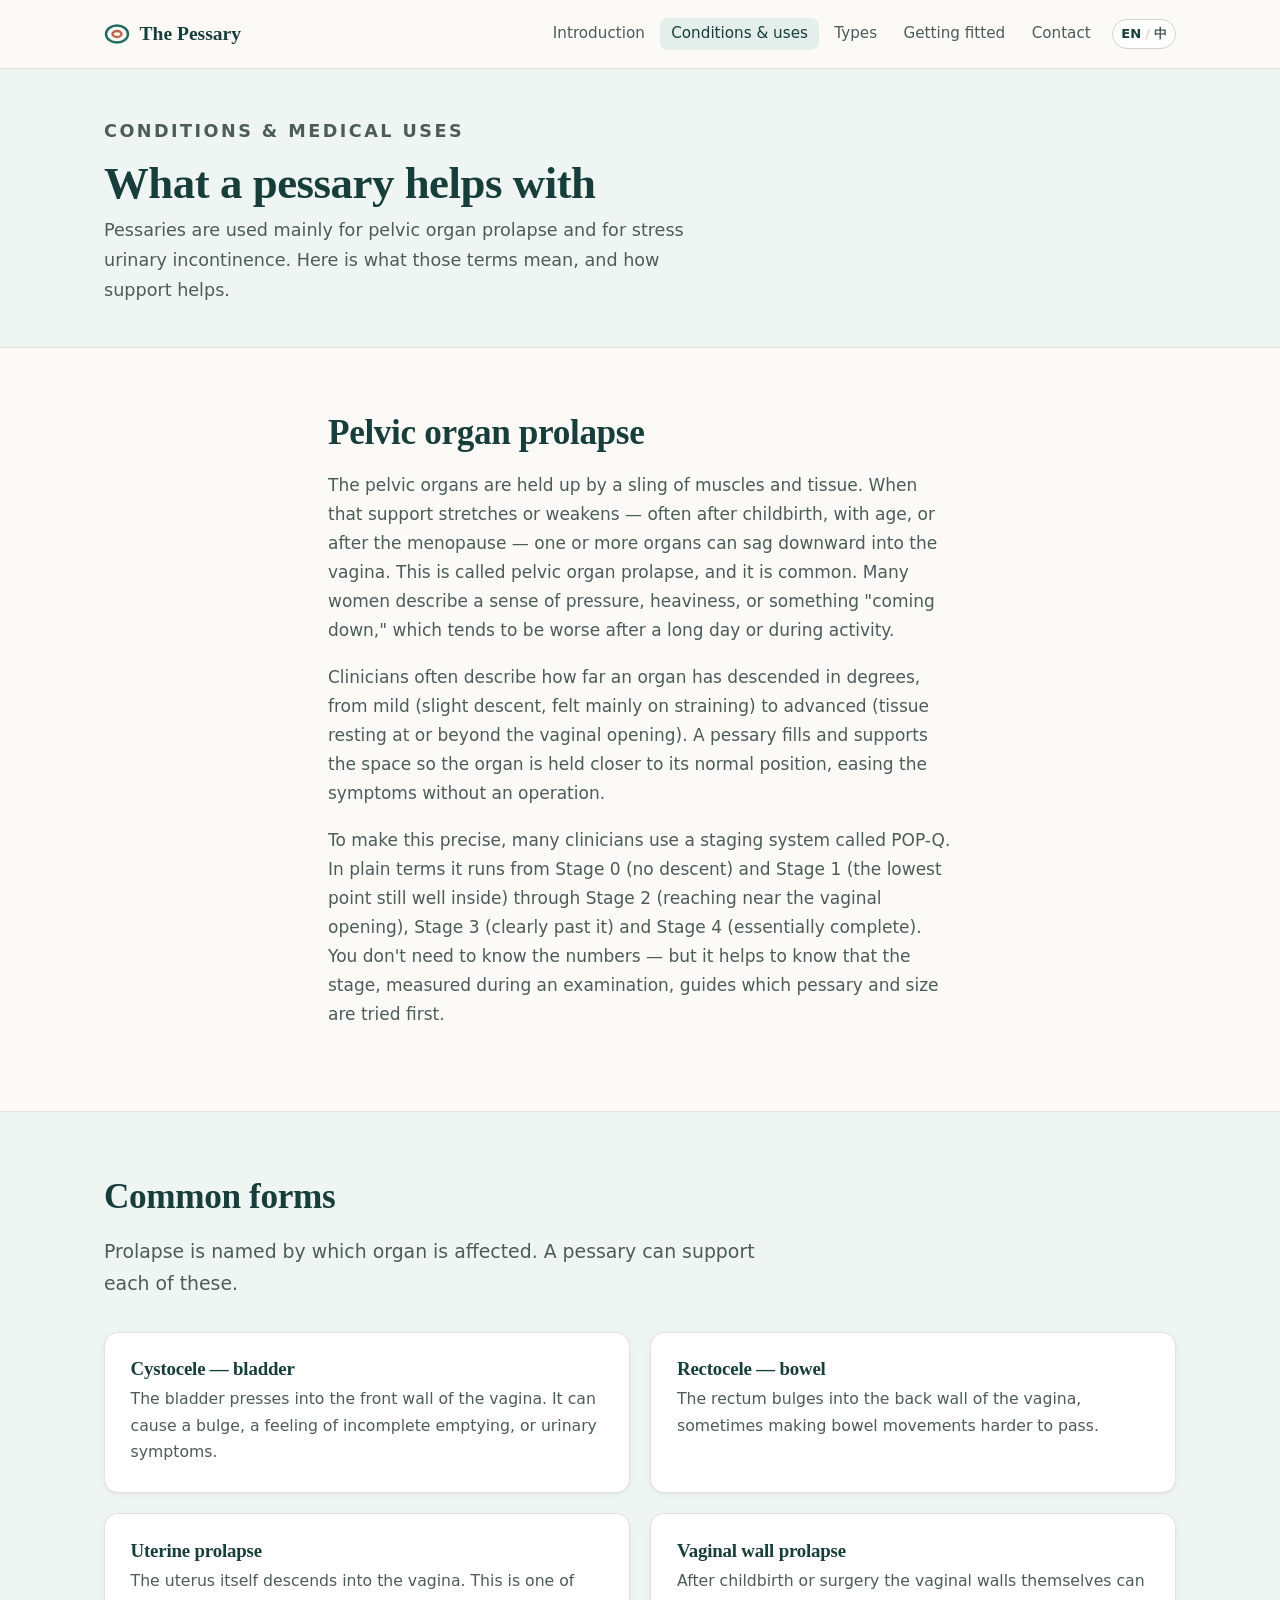
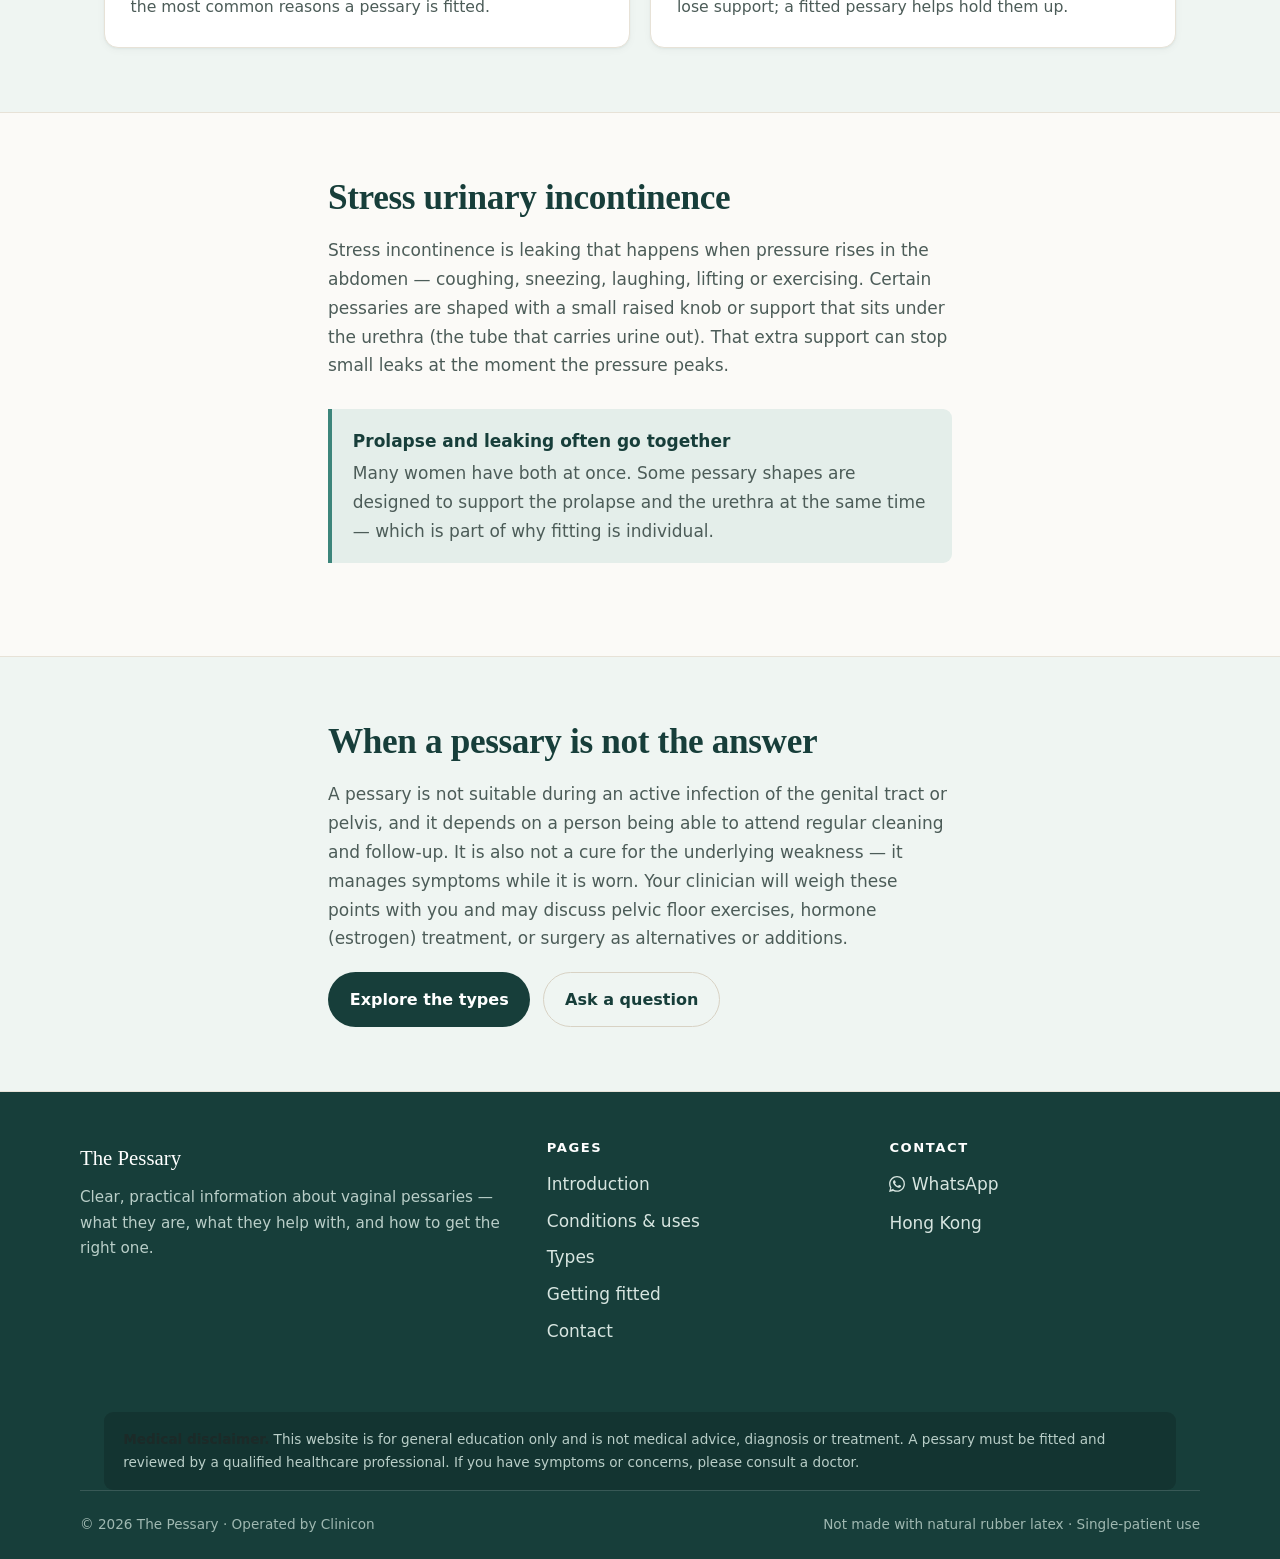
==== commit 26c25762: "Add files via upload" ====
--- a/conditions.html
+++ b/conditions.html
@@ -127,7 +127,7 @@
   <div class="wrap footer-top">
     <div>
       <div class="fbrand">The Pessary</div>
-      <p><span class="lang-en">Clear, practical information about vaginal pessaries — what they are, what they help with, and how to get the right one.</span><span class="lang-zh">關於陰道子宮托的清晰實用資訊——它是甚麼、能改善甚麼，以及如何取得合適的一款。</span></p>
+      <p><span class="lang-en">Clear, practical information about vaginal pessaries — what they are, what they help with, and how to get the right one.</span><span class="lang-zh">關於陰道子宮托的清晰實用資訊——它是甚麼、能改善甚麼，以及如何取得合適的款式。</span></p>
     </div>
     <div>
       <h4><span class="lang-en">Pages</span><span class="lang-zh">頁面</span></h4>
--- a/assets/styles.css
+++ b/assets/styles.css
@@ -271,6 +271,16 @@
 .form-status{margin-top:1rem;padding:.8rem 1rem;border-radius:var(--radius-sm);font-size:.95rem;display:none;}
 .form-status.show{display:block;}
 .form-status.ok{background:var(--sage-100);color:var(--teal-900);}
+.form-status.err{background:var(--clay-soft);color:var(--clay-700);}
+
+/* WhatsApp */
+.btn-whatsapp{display:inline-flex;align-items:center;gap:.5rem;background:#25D366;color:#fff;font-weight:600;font-size:.95rem;padding:.6rem 1.05rem;border-radius:999px;line-height:1;transition:background .18s,box-shadow .18s,transform .18s var(--ease);}
+.btn-whatsapp:hover{background:#1ebe5d;color:#fff;box-shadow:var(--shadow-md);}
+.btn-whatsapp:active{transform:translateY(1px);}
+.btn-whatsapp svg{width:18px;height:18px;flex:none;}
+.contact-list .wa-ico{color:#25D366;}
+.footer-wa{display:inline-flex;align-items:center;gap:.4rem;}
+.footer-wa svg{width:16px;height:16px;flex:none;}
 
 /* ---------- contact info strip ---------- */
 .contact-grid{display:grid;grid-template-columns:1fr 1fr;gap:2rem;align-items:start;}
